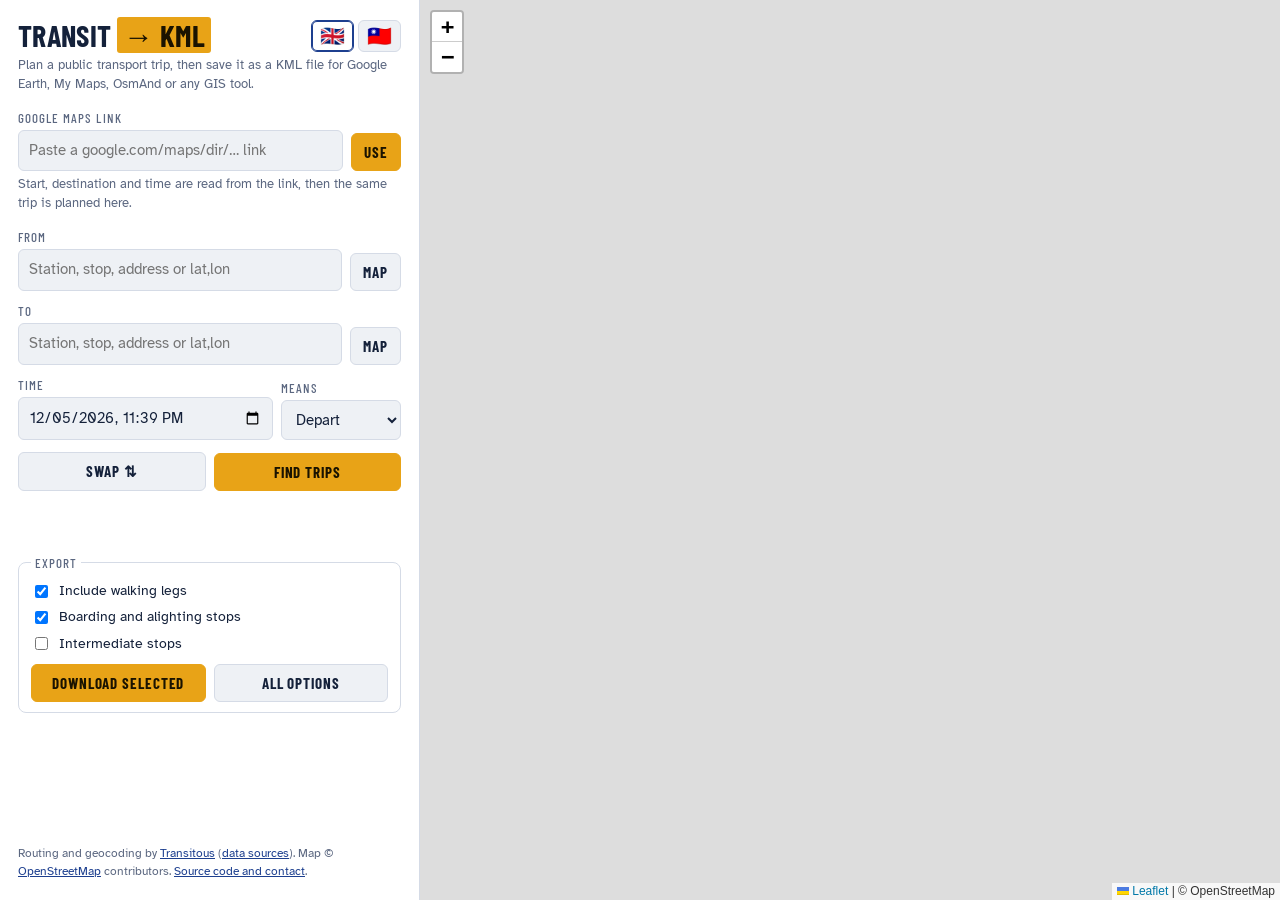
==== index.html @ 3f522191 "Cache-bust app.js after t() shadowing fix Co-Authored-By: Claude Sonnet 5.5 <noreply@anthropic.com>" ====
<!doctype html>
<html lang="en">
<head>
<meta charset="utf-8">
<meta name="viewport" content="width=device-width, initial-scale=1, viewport-fit=cover">
<meta http-equiv="Content-Security-Policy" content="default-src 'none'; script-src 'self'; style-src 'self'; font-src 'self'; img-src 'self' data: https://tile.openstreetmap.org; connect-src https://api.transitous.org; base-uri 'none'; form-action 'none'">
<meta name="referrer" content="strict-origin-when-cross-origin">
<title>Transit Route to KML</title>
<meta name="description" data-i18n-content="desc" content="Plan a public transport trip, or paste a Google Maps directions link, and download the route as KML.">
<link rel="stylesheet" href="vendor/leaflet-1.9.4/leaflet.css">
<link rel="stylesheet" href="style.css">
</head>
<body>
<aside>
  <div>
    <div class="head">
      <h1><span data-i18n="h1">Transit</span> <span class="tag">→ KML</span></h1>
      <div class="lang" role="group" aria-label="Language" data-i18n-aria-label="lang.group">
        <button type="button" data-lang="en" lang="en" aria-pressed="true" aria-label="English" title="English" data-i18n-aria-label="lang.en" data-i18n-title="lang.en">🇬🇧</button>
        <button type="button" data-lang="zh-TW" lang="zh-TW" aria-pressed="false" aria-label="繁體中文" title="繁體中文" data-i18n-aria-label="lang.zh-TW" data-i18n-title="lang.zh-TW">🇹🇼</button>
      </div>
    </div>
    <p class="sub" data-i18n="sub">Plan a public transport trip, then save it as a KML file for Google Earth, My Maps, OsmAnd or any GIS tool.</p>
  </div>

  <div>
    <label class="lbl" for="gmaps" data-i18n="gmaps.label">Google Maps link</label>
    <div class="row">
      <input id="gmaps" placeholder="Paste a google.com/maps/dir/… link" data-i18n-placeholder="gmaps.ph">
      <button type="button" class="pick primary" id="gmapsGo" data-i18n="gmaps.go">Use</button>
    </div>
    <p class="sub" id="gmapsHint">Start, destination and time are read from the link, then the same trip is planned here.</p>
  </div>

  <form id="form" autocomplete="off" class="stack">
    <div>
      <label class="lbl" for="from" data-i18n="from">From</label>
      <div class="row">
        <div class="field"><input id="from" placeholder="Station, stop, address or lat,lon" data-i18n-placeholder="place.ph"><div class="sugg" hidden></div></div>
        <button type="button" class="pick" data-pick="from" title="Click the map to set the start" data-i18n="pick.map" data-i18n-title="pick.fromTitle">Map</button>
      </div>
    </div>
    <div>
      <label class="lbl" for="to" data-i18n="to">To</label>
      <div class="row">
        <div class="field"><input id="to" placeholder="Station, stop, address or lat,lon" data-i18n-placeholder="place.ph"><div class="sugg" hidden></div></div>
        <button type="button" class="pick" data-pick="to" title="Click the map to set the destination" data-i18n="pick.map" data-i18n-title="pick.toTitle">Map</button>
      </div>
    </div>
    <div class="row">
      <div><label class="lbl" for="when" data-i18n="time">Time</label><input id="when" type="datetime-local"></div>
      <div class="w120"><label class="lbl" for="arriveBy" data-i18n="means">Means</label>
        <select id="arriveBy"><option value="false" data-i18n="depart">Depart</option><option value="true" data-i18n="arrive">Arrive by</option></select></div>
    </div>
    <div class="row">
      <button type="button" id="swap" data-i18n="swap">Swap ⇅</button>
      <button type="submit" class="primary" id="go" data-i18n="go">Find trips</button>
    </div>
  </form>

  <div class="status" id="status"></div>
  <div id="results"></div>

  <fieldset id="exportBox" hidden>
    <legend data-i18n="export">Export</legend>
    <label class="chk"><input type="checkbox" id="optWalk" checked> <span data-i18n="opt.walk">Include walking legs</span></label>
    <label class="chk"><input type="checkbox" id="optStops" checked> <span data-i18n="opt.stops">Boarding and alighting stops</span></label>
    <label class="chk"><input type="checkbox" id="optInter"> <span data-i18n="opt.inter">Intermediate stops</span></label>
    <div class="row mt4">
      <button type="button" class="primary" id="dlOne" data-i18n="dl.one">Download selected</button>
      <button type="button" id="dlAll" data-i18n="dl.all">All options</button>
    </div>
  </fieldset>

  <footer><span data-i18n="foot.by">Routing and geocoding by</span> <a href="https://transitous.org" target="_blank" rel="noopener">Transitous</a> (<a href="https://transitous.org/sources/" target="_blank" rel="noopener" data-i18n="foot.sources">data sources</a>)<span data-i18n="dot">.</span> <span data-i18n="foot.map">Map ©</span> <a href="https://www.openstreetmap.org/copyright" target="_blank" rel="noopener">OpenStreetMap</a> <span data-i18n="foot.contrib">contributors</span><span data-i18n="dot">.</span> <a href="https://github.com/yeeeeeeeh/maps-transportation-to-kml" target="_blank" rel="noopener" data-i18n="foot.source">Source code and contact</a><span data-i18n="dot">.</span></footer>
</aside>
<div id="map"></div>

<script src="vendor/leaflet-1.9.4/leaflet.js"></script>
<script src="app.js?v=2"></script>
</body>
</html>
---- vendor/leaflet-1.9.4/leaflet.css ----
/* required styles */

.leaflet-pane,
.leaflet-tile,
.leaflet-marker-icon,
.leaflet-marker-shadow,
.leaflet-tile-container,
.leaflet-pane > svg,
.leaflet-pane > canvas,
.leaflet-zoom-box,
.leaflet-image-layer,
.leaflet-layer {
	position: absolute;
	left: 0;
	top: 0;
	}
.leaflet-container {
	overflow: hidden;
	}
.leaflet-tile,
.leaflet-marker-icon,
.leaflet-marker-shadow {
	-webkit-user-select: none;
	   -moz-user-select: none;
	        user-select: none;
	  -webkit-user-drag: none;
	}
/* Prevents IE11 from highlighting tiles in blue */
.leaflet-tile::selection {
	background: transparent;
}
/* Safari renders non-retina tile on retina better with this, but Chrome is worse */
.leaflet-safari .leaflet-tile {
	image-rendering: -webkit-optimize-contrast;
	}
/* hack that prevents hw layers "stretching" when loading new tiles */
.leaflet-safari .leaflet-tile-container {
	width: 1600px;
	height: 1600px;
	-webkit-transform-origin: 0 0;
	}
.leaflet-marker-icon,
.leaflet-marker-shadow {
	display: block;
	}
/* .leaflet-container svg: reset svg max-width decleration shipped in Joomla! (joomla.org) 3.x */
/* .leaflet-container img: map is broken in FF if you have max-width: 100% on tiles */
.leaflet-container .leaflet-overlay-pane svg {
	max-width: none !important;
	max-height: none !important;
	}
.leaflet-container .leaflet-marker-pane img,
.leaflet-container .leaflet-shadow-pane img,
.leaflet-container .leaflet-tile-pane img,
.leaflet-container img.leaflet-image-layer,
.leaflet-container .leaflet-tile {
	max-width: none !important;
	max-height: none !important;
	width: auto;
	padding: 0;
	}

.leaflet-container img.leaflet-tile {
	/* See: https://bugs.chromium.org/p/chromium/issues/detail?id=600120 */
	mix-blend-mode: plus-lighter;
}

.leaflet-container.leaflet-touch-zoom {
	-ms-touch-action: pan-x pan-y;
	touch-action: pan-x pan-y;
	}
.leaflet-container.leaflet-touch-drag {
	-ms-touch-action: pinch-zoom;
	/* Fallback for FF which doesn't support pinch-zoom */
	touch-action: none;
	touch-action: pinch-zoom;
}
.leaflet-container.leaflet-touch-drag.leaflet-touch-zoom {
	-ms-touch-action: none;
	touch-action: none;
}
.leaflet-container {
	-webkit-tap-highlight-color: transparent;
}
.leaflet-container a {
	-webkit-tap-highlight-color: rgba(51, 181, 229, 0.4);
}
.leaflet-tile {
	filter: inherit;
	visibility: hidden;
	}
.leaflet-tile-loaded {
	visibility: inherit;
	}
.leaflet-zoom-box {
	width: 0;
	height: 0;
	-moz-box-sizing: border-box;
	     box-sizing: border-box;
	z-index: 800;
	}
/* workaround for https://bugzilla.mozilla.org/show_bug.cgi?id=888319 */
.leaflet-overlay-pane svg {
	-moz-user-select: none;
	}

.leaflet-pane         { z-index: 400; }

.leaflet-tile-pane    { z-index: 200; }
.leaflet-overlay-pane { z-index: 400; }
.leaflet-shadow-pane  { z-index: 500; }
.leaflet-marker-pane  { z-index: 600; }
.leaflet-tooltip-pane   { z-index: 650; }
.leaflet-popup-pane   { z-index: 700; }

.leaflet-map-pane canvas { z-index: 100; }
.leaflet-map-pane svg    { z-index: 200; }

.leaflet-vml-shape {
	width: 1px;
	height: 1px;
	}
.lvml {
	behavior: url(#default#VML);
	display: inline-block;
	position: absolute;
	}


/* control positioning */

.leaflet-control {
	position: relative;
	z-index: 800;
	pointer-events: visiblePainted; /* IE 9-10 doesn't have auto */
	pointer-events: auto;
	}
.leaflet-top,
.leaflet-bottom {
	position: absolute;
	z-index: 1000;
	pointer-events: none;
	}
.leaflet-top {
	top: 0;
	}
.leaflet-right {
	right: 0;
	}
.leaflet-bottom {
	bottom: 0;
	}
.leaflet-left {
	left: 0;
	}
.leaflet-control {
	float: left;
	clear: both;
	}
.leaflet-right .leaflet-control {
	float: right;
	}
.leaflet-top .leaflet-control {
	margin-top: 10px;
	}
.leaflet-bottom .leaflet-control {
	margin-bottom: 10px;
	}
.leaflet-left .leaflet-control {
	margin-left: 10px;
	}
.leaflet-right .leaflet-control {
	margin-right: 10px;
	}


/* zoom and fade animations */

.leaflet-fade-anim .leaflet-popup {
	opacity: 0;
	-webkit-transition: opacity 0.2s linear;
	   -moz-transition: opacity 0.2s linear;
	        transition: opacity 0.2s linear;
	}
.leaflet-fade-anim .leaflet-map-pane .leaflet-popup {
	opacity: 1;
	}
.leaflet-zoom-animated {
	-webkit-transform-origin: 0 0;
	    -ms-transform-origin: 0 0;
	        transform-origin: 0 0;
	}
svg.leaflet-zoom-animated {
	will-change: transform;
}

.leaflet-zoom-anim .leaflet-zoom-animated {
	-webkit-transition: -webkit-transform 0.25s cubic-bezier(0,0,0.25,1);
	   -moz-transition:    -moz-transform 0.25s cubic-bezier(0,0,0.25,1);
	        transition:         transform 0.25s cubic-bezier(0,0,0.25,1);
	}
.leaflet-zoom-anim .leaflet-tile,
.leaflet-pan-anim .leaflet-tile {
	-webkit-transition: none;
	   -moz-transition: none;
	        transition: none;
	}

.leaflet-zoom-anim .leaflet-zoom-hide {
	visibility: hidden;
	}


/* cursors */

.leaflet-interactive {
	cursor: pointer;
	}
.leaflet-grab {
	cursor: -webkit-grab;
	cursor:    -moz-grab;
	cursor:         grab;
	}
.leaflet-crosshair,
.leaflet-crosshair .leaflet-interactive {
	cursor: crosshair;
	}
.leaflet-popup-pane,
.leaflet-control {
	cursor: auto;
	}
.leaflet-dragging .leaflet-grab,
.leaflet-dragging .leaflet-grab .leaflet-interactive,
.leaflet-dragging .leaflet-marker-draggable {
	cursor: move;
	cursor: -webkit-grabbing;
	cursor:    -moz-grabbing;
	cursor:         grabbing;
	}

/* marker & overlays interactivity */
.leaflet-marker-icon,
.leaflet-marker-shadow,
.leaflet-image-layer,
.leaflet-pane > svg path,
.leaflet-tile-container {
	pointer-events: none;
	}

.leaflet-marker-icon.leaflet-interactive,
.leaflet-image-layer.leaflet-interactive,
.leaflet-pane > svg path.leaflet-interactive,
svg.leaflet-image-layer.leaflet-interactive path {
	pointer-events: visiblePainted; /* IE 9-10 doesn't have auto */
	pointer-events: auto;
	}

/* visual tweaks */

.leaflet-container {
	background: #ddd;
	outline-offset: 1px;
	}
.leaflet-container a {
	color: #0078A8;
	}
.leaflet-zoom-box {
	border: 2px dotted #38f;
	background: rgba(255,255,255,0.5);
	}


/* general typography */
.leaflet-container {
	font-family: "Helvetica Neue", Arial, Helvetica, sans-serif;
	font-size: 12px;
	font-size: 0.75rem;
	line-height: 1.5;
	}


/* general toolbar styles */

.leaflet-bar {
	box-shadow: 0 1px 5px rgba(0,0,0,0.65);
	border-radius: 4px;
	}
.leaflet-bar a {
	background-color: #fff;
	border-bottom: 1px solid #ccc;
	width: 26px;
	height: 26px;
	line-height: 26px;
	display: block;
	text-align: center;
	text-decoration: none;
	color: black;
	}
.leaflet-bar a,
.leaflet-control-layers-toggle {
	background-position: 50% 50%;
	background-repeat: no-repeat;
	display: block;
	}
.leaflet-bar a:hover,
.leaflet-bar a:focus {
	background-color: #f4f4f4;
	}
.leaflet-bar a:first-child {
	border-top-left-radius: 4px;
	border-top-right-radius: 4px;
	}
.leaflet-bar a:last-child {
	border-bottom-left-radius: 4px;
	border-bottom-right-radius: 4px;
	border-bottom: none;
	}
.leaflet-bar a.leaflet-disabled {
	cursor: default;
	background-color: #f4f4f4;
	color: #bbb;
	}

.leaflet-touch .leaflet-bar a {
	width: 30px;
	height: 30px;
	line-height: 30px;
	}
.leaflet-touch .leaflet-bar a:first-child {
	border-top-left-radius: 2px;
	border-top-right-radius: 2px;
	}
.leaflet-touch .leaflet-bar a:last-child {
	border-bottom-left-radius: 2px;
	border-bottom-right-radius: 2px;
	}

/* zoom control */

.leaflet-control-zoom-in,
.leaflet-control-zoom-out {
	font: bold 18px 'Lucida Console', Monaco, monospace;
	text-indent: 1px;
	}

.leaflet-touch .leaflet-control-zoom-in, .leaflet-touch .leaflet-control-zoom-out  {
	font-size: 22px;
	}


/* layers control */

.leaflet-control-layers {
	box-shadow: 0 1px 5px rgba(0,0,0,0.4);
	background: #fff;
	border-radius: 5px;
	}
.leaflet-control-layers-toggle {
	background-image: url(images/layers.png);
	width: 36px;
	height: 36px;
	}
.leaflet-retina .leaflet-control-layers-toggle {
	background-image: url(images/layers-2x.png);
	background-size: 26px 26px;
	}
.leaflet-touch .leaflet-control-layers-toggle {
	width: 44px;
	height: 44px;
	}
.leaflet-control-layers .leaflet-control-layers-list,
.leaflet-control-layers-expanded .leaflet-control-layers-toggle {
	display: none;
	}
.leaflet-control-layers-expanded .leaflet-control-layers-list {
	display: block;
	position: relative;
	}
.leaflet-control-layers-expanded {
	padding: 6px 10px 6px 6px;
	color: #333;
	background: #fff;
	}
.leaflet-control-layers-scrollbar {
	overflow-y: scroll;
	overflow-x: hidden;
	padding-right: 5px;
	}
.leaflet-control-layers-selector {
	margin-top: 2px;
	position: relative;
	top: 1px;
	}
.leaflet-control-layers label {
	display: block;
	font-size: 13px;
	font-size: 1.08333em;
	}
.leaflet-control-layers-separator {
	height: 0;
	border-top: 1px solid #ddd;
	margin: 5px -10px 5px -6px;
	}

/* Default icon URLs */
.leaflet-default-icon-path { /* used only in path-guessing heuristic, see L.Icon.Default */
	background-image: url(images/marker-icon.png);
	}


/* attribution and scale controls */

.leaflet-container .leaflet-control-attribution {
	background: #fff;
	background: rgba(255, 255, 255, 0.8);
	margin: 0;
	}
.leaflet-control-attribution,
.leaflet-control-scale-line {
	padding: 0 5px;
	color: #333;
	line-height: 1.4;
	}
.leaflet-control-attribution a {
	text-decoration: none;
	}
.leaflet-control-attribution a:hover,
.leaflet-control-attribution a:focus {
	text-decoration: underline;
	}
.leaflet-attribution-flag {
	display: inline !important;
	vertical-align: baseline !important;
	width: 1em;
	height: 0.6669em;
	}
.leaflet-left .leaflet-control-scale {
	margin-left: 5px;
	}
.leaflet-bottom .leaflet-control-scale {
	margin-bottom: 5px;
	}
.leaflet-control-scale-line {
	border: 2px solid #777;
	border-top: none;
	line-height: 1.1;
	padding: 2px 5px 1px;
	white-space: nowrap;
	-moz-box-sizing: border-box;
	     box-sizing: border-box;
	background: rgba(255, 255, 255, 0.8);
	text-shadow: 1px 1px #fff;
	}
.leaflet-control-scale-line:not(:first-child) {
	border-top: 2px solid #777;
	border-bottom: none;
	margin-top: -2px;
	}
.leaflet-control-scale-line:not(:first-child):not(:last-child) {
	border-bottom: 2px solid #777;
	}

.leaflet-touch .leaflet-control-attribution,
.leaflet-touch .leaflet-control-layers,
.leaflet-touch .leaflet-bar {
	box-shadow: none;
	}
.leaflet-touch .leaflet-control-layers,
.leaflet-touch .leaflet-bar {
	border: 2px solid rgba(0,0,0,0.2);
	background-clip: padding-box;
	}


/* popup */

.leaflet-popup {
	position: absolute;
	text-align: center;
	margin-bottom: 20px;
	}
.leaflet-popup-content-wrapper {
	padding: 1px;
	text-align: left;
	border-radius: 12px;
	}
.leaflet-popup-content {
	margin: 13px 24px 13px 20px;
	line-height: 1.3;
	font-size: 13px;
	font-size: 1.08333em;
	min-height: 1px;
	}
.leaflet-popup-content p {
	margin: 17px 0;
	margin: 1.3em 0;
	}
.leaflet-popup-tip-container {
	width: 40px;
	height: 20px;
	position: absolute;
	left: 50%;
	margin-top: -1px;
	margin-left: -20px;
	overflow: hidden;
	pointer-events: none;
	}
.leaflet-popup-tip {
	width: 17px;
	height: 17px;
	padding: 1px;

	margin: -10px auto 0;
	pointer-events: auto;

	-webkit-transform: rotate(45deg);
	   -moz-transform: rotate(45deg);
	    -ms-transform: rotate(45deg);
	        transform: rotate(45deg);
	}
.leaflet-popup-content-wrapper,
.leaflet-popup-tip {
	background: white;
	color: #333;
	box-shadow: 0 3px 14px rgba(0,0,0,0.4);
	}
.leaflet-container a.leaflet-popup-close-button {
	position: absolute;
	top: 0;
	right: 0;
	border: none;
	text-align: center;
	width: 24px;
	height: 24px;
	font: 16px/24px Tahoma, Verdana, sans-serif;
	color: #757575;
	text-decoration: none;
	background: transparent;
	}
.leaflet-container a.leaflet-popup-close-button:hover,
.leaflet-container a.leaflet-popup-close-button:focus {
	color: #585858;
	}
.leaflet-popup-scrolled {
	overflow: auto;
	}

.leaflet-oldie .leaflet-popup-content-wrapper {
	-ms-zoom: 1;
	}
.leaflet-oldie .leaflet-popup-tip {
	width: 24px;
	margin: 0 auto;

	-ms-filter: "progid:DXImageTransform.Microsoft.Matrix(M11=0.70710678, M12=0.70710678, M21=-0.70710678, M22=0.70710678)";
	filter: progid:DXImageTransform.Microsoft.Matrix(M11=0.70710678, M12=0.70710678, M21=-0.70710678, M22=0.70710678);
	}

.leaflet-oldie .leaflet-control-zoom,
.leaflet-oldie .leaflet-control-layers,
.leaflet-oldie .leaflet-popup-content-wrapper,
.leaflet-oldie .leaflet-popup-tip {
	border: 1px solid #999;
	}


/* div icon */

.leaflet-div-icon {
	background: #fff;
	border: 1px solid #666;
	}


/* Tooltip */
/* Base styles for the element that has a tooltip */
.leaflet-tooltip {
	position: absolute;
	padding: 6px;
	background-color: #fff;
	border: 1px solid #fff;
	border-radius: 3px;
	color: #222;
	white-space: nowrap;
	-webkit-user-select: none;
	-moz-user-select: none;
	-ms-user-select: none;
	user-select: none;
	pointer-events: none;
	box-shadow: 0 1px 3px rgba(0,0,0,0.4);
	}
.leaflet-tooltip.leaflet-interactive {
	cursor: pointer;
	pointer-events: auto;
	}
.leaflet-tooltip-top:before,
.leaflet-tooltip-bottom:before,
.leaflet-tooltip-left:before,
.leaflet-tooltip-right:before {
	position: absolute;
	pointer-events: none;
	border: 6px solid transparent;
	background: transparent;
	content: "";
	}

/* Directions */

.leaflet-tooltip-bottom {
	margin-top: 6px;
}
.leaflet-tooltip-top {
	margin-top: -6px;
}
.leaflet-tooltip-bottom:before,
.leaflet-tooltip-top:before {
	left: 50%;
	margin-left: -6px;
	}
.leaflet-tooltip-top:before {
	bottom: 0;
	margin-bottom: -12px;
	border-top-color: #fff;
	}
.leaflet-tooltip-bottom:before {
	top: 0;
	margin-top: -12px;
	margin-left: -6px;
	border-bottom-color: #fff;
	}
.leaflet-tooltip-left {
	margin-left: -6px;
}
.leaflet-tooltip-right {
	margin-left: 6px;
}
.leaflet-tooltip-left:before,
.leaflet-tooltip-right:before {
	top: 50%;
	margin-top: -6px;
	}
.leaflet-tooltip-left:before {
	right: 0;
	margin-right: -12px;
	border-left-color: #fff;
	}
.leaflet-tooltip-right:before {
	left: 0;
	margin-left: -12px;
	border-right-color: #fff;
	}

/* Printing */

@media print {
	/* Prevent printers from removing background-images of controls. */
	.leaflet-control {
		-webkit-print-color-adjust: exact;
		print-color-adjust: exact;
		}
	}
---- style.css ----
@font-face{font-family:"Barlow Condensed";font-style:normal;font-weight:500;font-display:swap;src:url("vendor/fonts/barlow-condensed-latin-500-normal.woff2") format("woff2")}
@font-face{font-family:"Barlow Condensed";font-style:normal;font-weight:700;font-display:swap;src:url("vendor/fonts/barlow-condensed-latin-700-normal.woff2") format("woff2")}
@font-face{font-family:"Atkinson Hyperlegible";font-style:normal;font-weight:400;font-display:swap;src:url("vendor/fonts/atkinson-hyperlegible-latin-400-normal.woff2") format("woff2")}
@font-face{font-family:"Atkinson Hyperlegible";font-style:normal;font-weight:700;font-display:swap;src:url("vendor/fonts/atkinson-hyperlegible-latin-700-normal.woff2") format("woff2")}
@font-face{font-family:"IBM Plex Mono";font-style:normal;font-weight:500;font-display:swap;src:url("vendor/fonts/ibm-plex-mono-latin-500-normal.woff2") format("woff2")}
/* Layout: control column (search, journey options, export) beside a full-height map; stacks on phones. */
:root{
  --bg:#eef1f5; --panel:#ffffff; --fg:#14213a; --muted:#5b6780; --line:#d5dbe6;
  --accent:#e8a317; --accent-fg:#1a1300; --ink:#1d3f8f; --danger:#b3261e;
  --f-display:"Barlow Condensed","Arial Narrow",sans-serif;
  --f-body:"Atkinson Hyperlegible",system-ui,sans-serif;
  --f-mono:"IBM Plex Mono",ui-monospace,monospace;
}
@media (prefers-color-scheme:dark){:root:not([data-theme="light"]){
  --bg:#0f1522; --panel:#172033; --fg:#e7ecf5; --muted:#9aa6bd; --line:#2a3550;
  --accent:#f2b63a; --accent-fg:#1a1300; --ink:#8fb0ff; --danger:#ff8a80; color-scheme:dark}}
:root[data-theme="dark"]{--bg:#0f1522; --panel:#172033; --fg:#e7ecf5; --muted:#9aa6bd; --line:#2a3550;
  --accent:#f2b63a; --accent-fg:#1a1300; --ink:#8fb0ff; --danger:#ff8a80; color-scheme:dark}
*{box-sizing:border-box}
html,body{height:100%;margin:0}
body{background:var(--bg);color:var(--fg);font:15px/1.45 var(--f-body);display:grid;grid-template-columns:minmax(320px,420px) 1fr}
aside{background:var(--panel);border-right:1px solid var(--line);overflow-y:auto;padding:20px 18px;display:flex;flex-direction:column;gap:16px}
h1{font:700 30px/1 var(--f-display);letter-spacing:.01em;margin:0;text-transform:uppercase}
h1 .tag{background:var(--accent);color:var(--accent-fg);padding:0 6px;border-radius:3px}
.head{display:flex;justify-content:space-between;align-items:flex-start;gap:8px}
.lang{display:flex;gap:4px;flex:0 0 auto}
.lang button{font:20px/1 system-ui,"Apple Color Emoji","Segoe UI Emoji","Noto Color Emoji",sans-serif;padding:5px 8px;letter-spacing:0}
.lang button[aria-pressed="true"]{border-color:var(--ink);box-shadow:inset 0 0 0 1px var(--ink);background:var(--panel)}
/* Traditional Chinese: system CJK fonts only (no web fonts); Latin text keeps the bundled faces. */
:root:lang(zh-TW){
  --f-display:"Barlow Condensed","PingFang TC","Microsoft JhengHei","Noto Sans TC","Noto Sans CJK TC",sans-serif;
  --f-body:"Atkinson Hyperlegible","PingFang TC","Microsoft JhengHei","Noto Sans TC","Noto Sans CJK TC",system-ui,sans-serif}
:root:lang(zh-TW) label.lbl,:root:lang(zh-TW) button,:root:lang(zh-TW) legend{letter-spacing:.02em}
.sub{color:var(--muted);margin:4px 0 0;font-size:13px}
label.lbl{display:block;font:500 13px var(--f-display);letter-spacing:.08em;text-transform:uppercase;color:var(--muted);margin-bottom:4px}
.field{position:relative}
.row{display:flex;gap:8px;align-items:end}
.row>*{flex:1;min-width:0}
input,select{width:100%;font:inherit;color:var(--fg);background:var(--bg);border:1px solid var(--line);border-radius:6px;padding:9px 10px}
input:focus,select:focus,button:focus-visible{outline:2px solid var(--ink);outline-offset:1px}
button{font:700 15px var(--f-display);letter-spacing:.06em;text-transform:uppercase;border:1px solid var(--line);background:var(--bg);color:var(--fg);border-radius:6px;padding:9px 12px;cursor:pointer}
button:hover{border-color:var(--ink)}
button.primary{background:var(--accent);border-color:var(--accent);color:var(--accent-fg)}
button.small{padding:4px 8px;font-size:12px}
button:disabled{opacity:.5;cursor:default}
.pick{flex:0 0 auto}
.sugg{position:absolute;left:0;right:0;top:100%;z-index:1000;background:var(--panel);border:1px solid var(--line);border-radius:6px;margin-top:2px;box-shadow:0 8px 20px rgba(0,0,0,.18);max-height:260px;overflow:auto}
.sugg div{padding:7px 10px;cursor:pointer;border-bottom:1px solid var(--line)}
.sugg div:last-child{border:0}
.sugg div:hover,.sugg div.on{background:var(--bg)}
.sugg small{color:var(--muted);display:block}
.status{font-size:13px;color:var(--muted);min-height:1.2em}
.status.err{color:var(--danger)}
#results{display:flex;flex-direction:column;gap:8px}
.it{border:1px solid var(--line);border-radius:8px;padding:10px 12px;cursor:pointer;background:var(--panel);text-align:left;display:block;width:100%;text-transform:none;letter-spacing:0;font:inherit}
.it.sel{border-color:var(--ink);box-shadow:inset 3px 0 0 var(--ink)}
.it .times{font:500 17px var(--f-mono);font-variant-numeric:tabular-nums}
.it .meta{color:var(--muted);font-size:13px}
.chips{display:flex;flex-wrap:wrap;gap:4px;margin-top:6px;align-items:center}
.chip{font:700 13px var(--f-display);letter-spacing:.03em;padding:1px 6px;border-radius:3px;white-space:nowrap}
.chip.walk{background:transparent;color:var(--muted);border:1px dashed var(--line)}
.legs{margin:8px 0 0;padding:0;list-style:none;font-size:13px;display:flex;flex-direction:column;gap:3px}
.legs li{display:grid;grid-template-columns:44px 1fr;gap:6px}
.legs .t{font-family:var(--f-mono);color:var(--muted)}
fieldset{border:1px solid var(--line);border-radius:8px;padding:10px 12px;margin:0;display:flex;flex-direction:column;gap:6px}
legend{font:500 13px var(--f-display);letter-spacing:.08em;text-transform:uppercase;color:var(--muted);padding:0 4px}
.chk{display:flex;gap:8px;align-items:center;font-size:14px}
.chk input{width:auto}
footer{font-size:12px;color:var(--muted);margin-top:auto}
footer a{color:var(--ink)}
#map{height:100%;min-height:300px}
.picking #map{cursor:crosshair}
/* Mute the basemap tiles only, so the route line stands out. */
.leaflet-tile-pane{filter:grayscale(1) contrast(.75) brightness(1.12)}
@media (max-width:760px){
  body{grid-template-columns:1fr;grid-template-rows:auto 55vh;height:auto}
  aside{border-right:0;border-bottom:1px solid var(--line);overflow:visible}
  #map{height:55vh}
}
.stack{display:flex;flex-direction:column;gap:12px}
.w120{flex:0 0 120px}
.mt4{margin-top:4px}
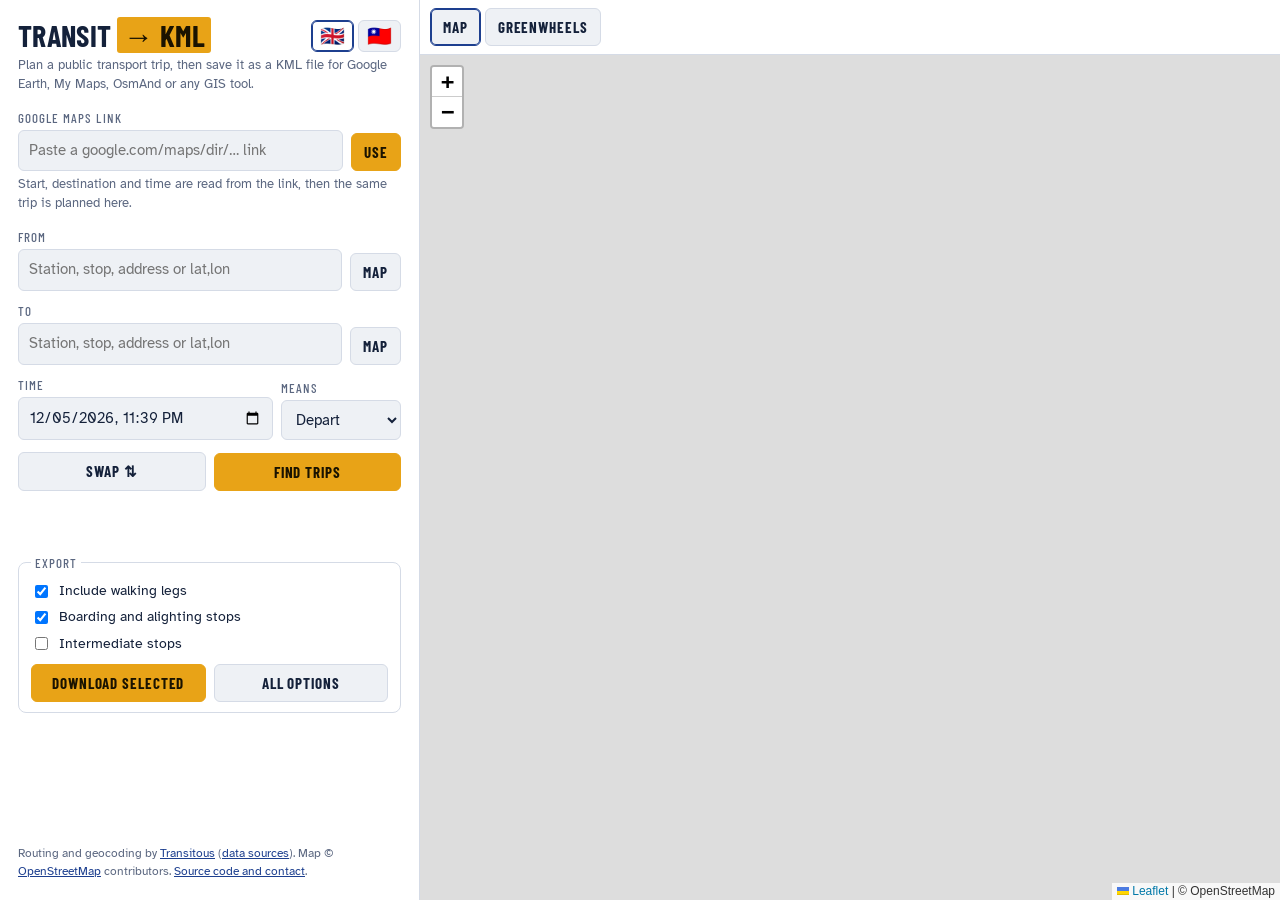
==== commit 3e19905f: "Add Greenwheels tab next to the map Lazy-loaded iframe of ns.greenwheels.com (CSP frame-src limited " ====
--- a/index.html
+++ b/index.html
@@ -3,12 +3,12 @@
 <head>
 <meta charset="utf-8">
 <meta name="viewport" content="width=device-width, initial-scale=1, viewport-fit=cover">
-<meta http-equiv="Content-Security-Policy" content="default-src 'none'; script-src 'self'; style-src 'self'; font-src 'self'; img-src 'self' data: https://tile.openstreetmap.org; connect-src https://api.transitous.org; base-uri 'none'; form-action 'none'">
+<meta http-equiv="Content-Security-Policy" content="default-src 'none'; script-src 'self'; style-src 'self'; font-src 'self'; img-src 'self' data: https://tile.openstreetmap.org; connect-src https://api.transitous.org; frame-src https://ns.greenwheels.com; base-uri 'none'; form-action 'none'">
 <meta name="referrer" content="strict-origin-when-cross-origin">
 <title>Transit Route to KML</title>
 <meta name="description" data-i18n-content="desc" content="Plan a public transport trip, or paste a Google Maps directions link, and download the route as KML.">
 <link rel="stylesheet" href="vendor/leaflet-1.9.4/leaflet.css">
-<link rel="stylesheet" href="style.css">
+<link rel="stylesheet" href="style.css?v=2">
 </head>
 <body>
 <aside>
@@ -74,7 +74,18 @@
 
   <footer><span data-i18n="foot.by">Routing and geocoding by</span> <a href="https://transitous.org" target="_blank" rel="noopener">Transitous</a> (<a href="https://transitous.org/sources/" target="_blank" rel="noopener" data-i18n="foot.sources">data sources</a>)<span data-i18n="dot">.</span> <span data-i18n="foot.map">Map ©</span> <a href="https://www.openstreetmap.org/copyright" target="_blank" rel="noopener">OpenStreetMap</a> <span data-i18n="foot.contrib">contributors</span><span data-i18n="dot">.</span> <a href="https://github.com/yeeeeeeeh/maps-transportation-to-kml" target="_blank" rel="noopener" data-i18n="foot.source">Source code and contact</a><span data-i18n="dot">.</span></footer>
 </aside>
-<div id="map"></div>
+<main>
+  <div class="tabs" role="tablist">
+    <button type="button" role="tab" id="tabMap" data-tab="map" aria-selected="true" aria-controls="map" data-i18n="tab.map">Map</button>
+    <button type="button" role="tab" id="tabGw" data-tab="gw" aria-selected="false" aria-controls="gw" data-i18n="tab.gw">Greenwheels</button>
+    <a id="gwOpen" class="tabs-link" href="https://ns.greenwheels.com/book/search/nl/index?location=" target="_blank" rel="noopener" data-i18n="gw.open" hidden>Open in new tab ↗</a>
+  </div>
+  <div id="map" role="tabpanel" aria-labelledby="tabMap"></div>
+  <div id="gw" role="tabpanel" aria-labelledby="tabGw" hidden>
+    <iframe id="gwFrame" title="Greenwheels" referrerpolicy="no-referrer" sandbox="allow-scripts allow-forms allow-same-origin allow-popups allow-popups-to-escape-sandbox"></iframe>
+    <p class="sub gw-note" data-i18n="gw.note">If the page stays blank, the site does not allow embedding: use “Open in new tab”.</p>
+  </div>
+</main>
 
 <script src="vendor/leaflet-1.9.4/leaflet.js"></script>
 <script src="app.js?v=2"></script>
--- a/style.css
+++ b/style.css
@@ -20,6 +20,7 @@
 html,body{height:100%;margin:0}
 body{background:var(--bg);color:var(--fg);font:15px/1.45 var(--f-body);display:grid;grid-template-columns:minmax(320px,420px) 1fr}
 aside{background:var(--panel);border-right:1px solid var(--line);overflow-y:auto;padding:20px 18px;display:flex;flex-direction:column;gap:16px}
+aside>*{flex-shrink:0}
 h1{font:700 30px/1 var(--f-display);letter-spacing:.01em;margin:0;text-transform:uppercase}
 h1 .tag{background:var(--accent);color:var(--accent-fg);padding:0 6px;border-radius:3px}
 .head{display:flex;justify-content:space-between;align-items:flex-start;gap:8px}
@@ -68,14 +69,23 @@
 .chk input{width:auto}
 footer{font-size:12px;color:var(--muted);margin-top:auto}
 footer a{color:var(--ink)}
-#map{height:100%;min-height:300px}
+main{display:flex;flex-direction:column;min-width:0;min-height:0}
+.tabs{display:flex;gap:4px;align-items:center;padding:8px 10px;background:var(--panel);border-bottom:1px solid var(--line)}
+.tabs button[aria-selected="true"]{border-color:var(--ink);box-shadow:inset 0 0 0 1px var(--ink)}
+.tabs-link{margin-left:auto;font-size:13px;color:var(--ink)}
+#map,#gw{flex:1;min-height:300px}
+#gw{display:flex;flex-direction:column;background:var(--panel)}
+#gw[hidden]{display:none}
+#gw iframe{flex:1;width:100%;border:0;min-height:0}
+.gw-note{margin:0;padding:6px 10px}
 .picking #map{cursor:crosshair}
 /* Mute the basemap tiles only, so the route line stands out. */
 .leaflet-tile-pane{filter:grayscale(1) contrast(.75) brightness(1.12)}
 @media (max-width:760px){
   body{grid-template-columns:1fr;grid-template-rows:auto 55vh;height:auto}
   aside{border-right:0;border-bottom:1px solid var(--line);overflow:visible}
-  #map{height:55vh}
+  main{height:55vh}
+  #map,#gw{min-height:0}
 }
 .stack{display:flex;flex-direction:column;gap:12px}
 .w120{flex:0 0 120px}
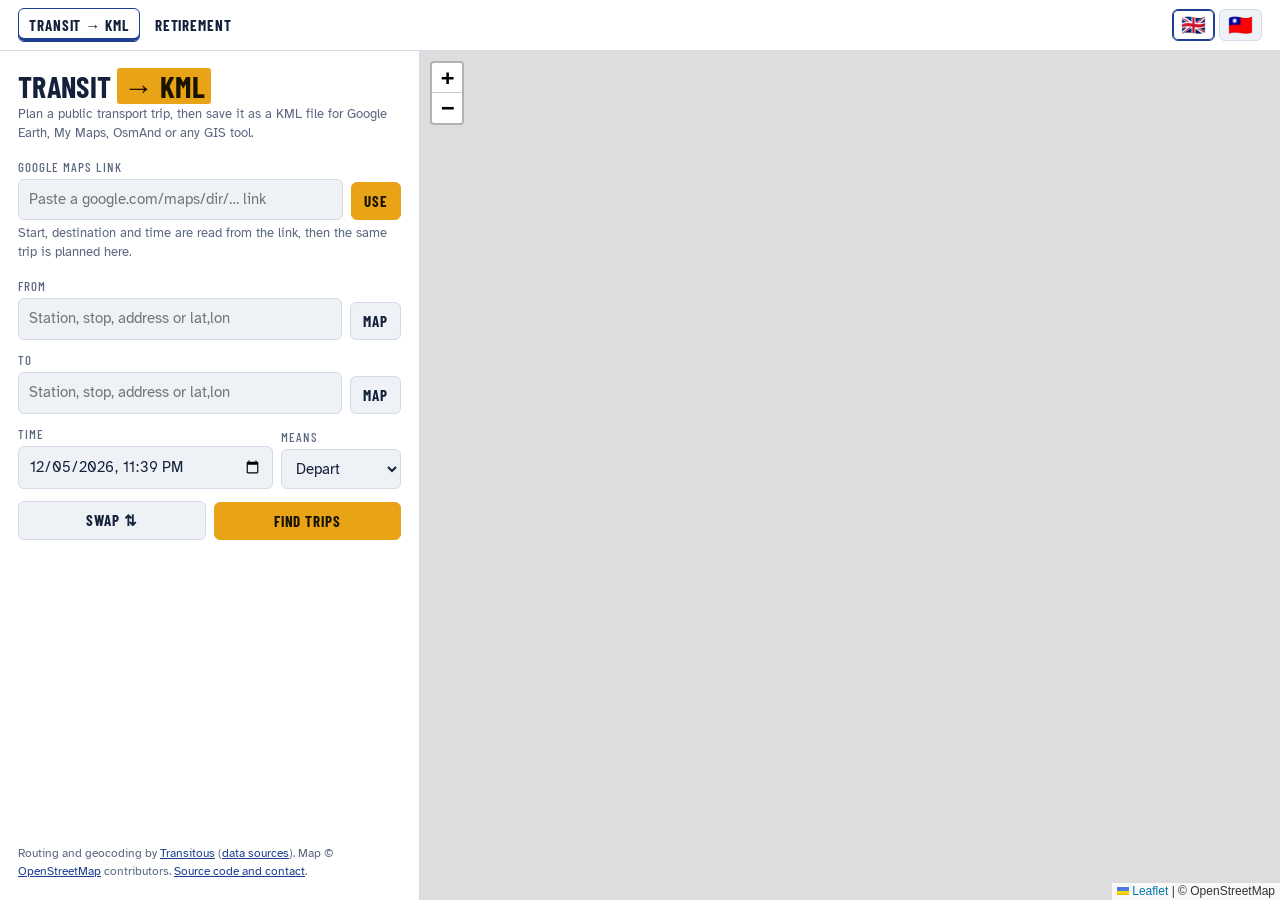
==== commit d23236f8: "Add retirement calculator tab (dividends, old vs new box 3, mortgage) New Retirement tab next to Tra" ====
--- a/index.html
+++ b/index.html
@@ -3,22 +3,28 @@
 <head>
 <meta charset="utf-8">
 <meta name="viewport" content="width=device-width, initial-scale=1, viewport-fit=cover">
-<meta http-equiv="Content-Security-Policy" content="default-src 'none'; script-src 'self'; style-src 'self'; font-src 'self'; img-src 'self' data: https://tile.openstreetmap.org; connect-src https://api.transitous.org; frame-src https://ns.greenwheels.com; base-uri 'none'; form-action 'none'">
+<meta http-equiv="Content-Security-Policy" content="default-src 'none'; script-src 'self'; style-src 'self'; font-src 'self'; img-src 'self' data: https://tile.openstreetmap.org; connect-src https://api.transitous.org; base-uri 'none'; form-action 'none'">
 <meta name="referrer" content="strict-origin-when-cross-origin">
 <title>Transit Route to KML</title>
 <meta name="description" data-i18n-content="desc" content="Plan a public transport trip, or paste a Google Maps directions link, and download the route as KML.">
 <link rel="stylesheet" href="vendor/leaflet-1.9.4/leaflet.css">
-<link rel="stylesheet" href="style.css?v=2">
+<link rel="stylesheet" href="style.css?v=3">
 </head>
 <body>
+<nav class="tabs">
+  <div role="tablist" aria-label="Tools" data-i18n-aria-label="tabs.group">
+    <button type="button" role="tab" data-tab="transit" aria-selected="true" data-i18n="tab.transit">Transit → KML</button>
+    <button type="button" role="tab" data-tab="retire" aria-selected="false" data-i18n="tab.retire">Retirement</button>
+  </div>
+  <div class="lang" role="group" aria-label="Language" data-i18n-aria-label="lang.group">
+    <button type="button" data-lang="en" lang="en" aria-pressed="true" aria-label="English" title="English" data-i18n-aria-label="lang.en" data-i18n-title="lang.en">🇬🇧</button>
+    <button type="button" data-lang="zh-TW" lang="zh-TW" aria-pressed="false" aria-label="繁體中文" title="繁體中文" data-i18n-aria-label="lang.zh-TW" data-i18n-title="lang.zh-TW">🇹🇼</button>
+  </div>
+</nav>
 <aside>
   <div>
     <div class="head">
       <h1><span data-i18n="h1">Transit</span> <span class="tag">→ KML</span></h1>
-      <div class="lang" role="group" aria-label="Language" data-i18n-aria-label="lang.group">
-        <button type="button" data-lang="en" lang="en" aria-pressed="true" aria-label="English" title="English" data-i18n-aria-label="lang.en" data-i18n-title="lang.en">🇬🇧</button>
-        <button type="button" data-lang="zh-TW" lang="zh-TW" aria-pressed="false" aria-label="繁體中文" title="繁體中文" data-i18n-aria-label="lang.zh-TW" data-i18n-title="lang.zh-TW">🇹🇼</button>
-      </div>
     </div>
     <p class="sub" data-i18n="sub">Plan a public transport trip, then save it as a KML file for Google Earth, My Maps, OsmAnd or any GIS tool.</p>
   </div>
@@ -74,20 +80,43 @@
 
   <footer><span data-i18n="foot.by">Routing and geocoding by</span> <a href="https://transitous.org" target="_blank" rel="noopener">Transitous</a> (<a href="https://transitous.org/sources/" target="_blank" rel="noopener" data-i18n="foot.sources">data sources</a>)<span data-i18n="dot">.</span> <span data-i18n="foot.map">Map ©</span> <a href="https://www.openstreetmap.org/copyright" target="_blank" rel="noopener">OpenStreetMap</a> <span data-i18n="foot.contrib">contributors</span><span data-i18n="dot">.</span> <a href="https://github.com/yeeeeeeeh/maps-transportation-to-kml" target="_blank" rel="noopener" data-i18n="foot.source">Source code and contact</a><span data-i18n="dot">.</span></footer>
 </aside>
-<main>
-  <div class="tabs" role="tablist">
-    <button type="button" role="tab" id="tabMap" data-tab="map" aria-selected="true" aria-controls="map" data-i18n="tab.map">Map</button>
-    <button type="button" role="tab" id="tabGw" data-tab="gw" aria-selected="false" aria-controls="gw" data-i18n="tab.gw">Greenwheels</button>
-    <a id="gwOpen" class="tabs-link" href="https://ns.greenwheels.com/book/search/nl/index?location=" target="_blank" rel="noopener" data-i18n="gw.open" hidden>Open in new tab ↗</a>
-  </div>
-  <div id="map" role="tabpanel" aria-labelledby="tabMap"></div>
-  <div id="gw" role="tabpanel" aria-labelledby="tabGw" hidden>
-    <iframe id="gwFrame" title="Greenwheels" referrerpolicy="no-referrer" sandbox="allow-scripts allow-forms allow-same-origin allow-popups allow-popups-to-escape-sandbox"></iframe>
-    <p class="sub gw-note" data-i18n="gw.note">If the page stays blank, the site does not allow embedding: use “Open in new tab”.</p>
-  </div>
+<div id="map"></div>
+<main id="retire">
+  <form id="r-form" class="stack" autocomplete="off">
+    <div>
+      <h1><span data-i18n="r.h1">Retirement</span> <span class="tag" data-i18n="r.tag">on dividends</span></h1>
+      <p class="sub" data-i18n="r.sub"></p>
+    </div>
+    <fieldset><legend data-i18n="r.you">You</legend>
+      <div class="grid3"><div><label class="lbl" for="r-age" data-i18n="r.age"></label><input id="r-age" type="number" inputmode="decimal" step="1"></div><div><label class="lbl" for="r-retire" data-i18n="r.retire"></label><input id="r-retire" type="number" inputmode="decimal" step="1"></div><div><label class="lbl" for="r-until" data-i18n="r.until"></label><input id="r-until" type="number" inputmode="decimal" step="1"></div></div>
+      <div class="grid2"><div><label class="lbl" for="r-salary" data-i18n="r.salary"></label><input id="r-salary" type="number" inputmode="decimal" step="100"></div><div><label class="lbl" for="r-raise" data-i18n="r.raise"></label><input id="r-raise" type="number" inputmode="decimal" step="0.1"></div><div><label class="lbl" for="r-invest" data-i18n="r.invest"></label><input id="r-invest" type="number" inputmode="decimal" step="0.5"></div><div><label class="lbl" for="r-start" data-i18n="r.start"></label><input id="r-start" type="number" inputmode="decimal" step="100"></div></div>
+    </fieldset>
+    <fieldset><legend data-i18n="r.goal">Retirement</legend>
+      <div class="grid2"><div><label class="lbl" for="r-cost" data-i18n="r.cost"></label><input id="r-cost" type="number" inputmode="decimal" step="50"></div><div><label class="lbl" for="r-infl" data-i18n="r.infl"></label><input id="r-infl" type="number" inputmode="decimal" step="0.1"></div></div>
+    </fieldset>
+    <fieldset><legend data-i18n="r.market">Investments</legend>
+      <div class="grid2"><div><label class="lbl" for="r-yield" data-i18n="r.yield"></label><input id="r-yield" type="number" inputmode="decimal" step="0.1"></div><div><label class="lbl" for="r-growth" data-i18n="r.growth"></label><input id="r-growth" type="number" inputmode="decimal" step="0.1"></div></div>
+    </fieldset>
+    <fieldset><legend data-i18n="r.box3">Box 3 tax</legend>
+      <label class="chk"><input type="checkbox" id="r-partner"> <span data-i18n="r.partner"></span></label>
+      <p class="lbl sec" data-i18n="r.old"></p>
+      <div class="grid3"><div><label class="lbl" for="r-oRate" data-i18n="r.oRate"></label><input id="r-oRate" type="number" inputmode="decimal" step="0.1"></div><div><label class="lbl" for="r-oDeemed" data-i18n="r.oDeemed"></label><input id="r-oDeemed" type="number" inputmode="decimal" step="0.01"></div><div><label class="lbl" for="r-oFree" data-i18n="r.oFree"></label><input id="r-oFree" type="number" inputmode="decimal" step="100"></div></div>
+      <p class="lbl sec" data-i18n="r.new"></p>
+      <div class="grid2"><div><label class="lbl" for="r-nRate" data-i18n="r.nRate"></label><input id="r-nRate" type="number" inputmode="decimal" step="0.1"></div><div><label class="lbl" for="r-nFree" data-i18n="r.nFree"></label><input id="r-nFree" type="number" inputmode="decimal" step="100"></div></div>
+      <p class="sub" data-i18n="r.box3Hint"></p>
+    </fieldset>
+    <fieldset><legend data-i18n="r.mort">Mortgage</legend>
+      <div><label class="lbl" for="r-mBal" data-i18n="r.mBal"></label><input id="r-mBal" type="number" inputmode="decimal" step="1000"></div>
+      <table class="mtable"><thead><tr><th data-i18n="r.mFrom"></th><th data-i18n="r.mTo"></th><th data-i18n="r.mRate"></th><th data-i18n="r.mPay"></th><th></th></tr></thead><tbody id="r-mRows"></tbody></table>
+      <div><button type="button" class="small" id="r-mAdd" data-i18n="r.mAdd">Add period</button></div>
+      <p class="sub" data-i18n="r.mHint"></p>
+    </fieldset>
+  </form>
+  <div id="r-out" aria-live="polite"></div>
 </main>
 
 <script src="vendor/leaflet-1.9.4/leaflet.js"></script>
-<script src="app.js?v=2"></script>
+<script src="app.js?v=3"></script>
+<script src="retire.js?v=3"></script>
 </body>
 </html>
--- a/style.css
+++ b/style.css
@@ -17,8 +17,9 @@
 :root[data-theme="dark"]{--bg:#0f1522; --panel:#172033; --fg:#e7ecf5; --muted:#9aa6bd; --line:#2a3550;
   --accent:#f2b63a; --accent-fg:#1a1300; --ink:#8fb0ff; --danger:#ff8a80; color-scheme:dark}
 *{box-sizing:border-box}
+[hidden]{display:none!important}
 html,body{height:100%;margin:0}
-body{background:var(--bg);color:var(--fg);font:15px/1.45 var(--f-body);display:grid;grid-template-columns:minmax(320px,420px) 1fr}
+body{background:var(--bg);color:var(--fg);font:15px/1.45 var(--f-body);display:grid;grid-template-columns:minmax(320px,420px) 1fr;grid-template-rows:auto minmax(0,1fr)}
 aside{background:var(--panel);border-right:1px solid var(--line);overflow-y:auto;padding:20px 18px;display:flex;flex-direction:column;gap:16px}
 aside>*{flex-shrink:0}
 h1{font:700 30px/1 var(--f-display);letter-spacing:.01em;margin:0;text-transform:uppercase}
@@ -69,24 +70,75 @@
 .chk input{width:auto}
 footer{font-size:12px;color:var(--muted);margin-top:auto}
 footer a{color:var(--ink)}
-main{display:flex;flex-direction:column;min-width:0;min-height:0}
-.tabs{display:flex;gap:4px;align-items:center;padding:8px 10px;background:var(--panel);border-bottom:1px solid var(--line)}
-.tabs button[aria-selected="true"]{border-color:var(--ink);box-shadow:inset 0 0 0 1px var(--ink)}
-.tabs-link{margin-left:auto;font-size:13px;color:var(--ink)}
-#map,#gw{flex:1;min-height:300px}
-#gw{display:flex;flex-direction:column;background:var(--panel)}
-#gw[hidden]{display:none}
-#gw iframe{flex:1;width:100%;border:0;min-height:0}
-.gw-note{margin:0;padding:6px 10px}
+#map{height:100%;min-height:300px}
 .picking #map{cursor:crosshair}
 /* Mute the basemap tiles only, so the route line stands out. */
 .leaflet-tile-pane{filter:grayscale(1) contrast(.75) brightness(1.12)}
 @media (max-width:760px){
-  body{grid-template-columns:1fr;grid-template-rows:auto 55vh;height:auto}
+  body{grid-template-columns:1fr;grid-template-rows:auto auto 55vh;height:auto}
   aside{border-right:0;border-bottom:1px solid var(--line);overflow:visible}
-  main{height:55vh}
-  #map,#gw{min-height:0}
+  #map{height:55vh}
 }
 .stack{display:flex;flex-direction:column;gap:12px}
 .w120{flex:0 0 120px}
 .mt4{margin-top:4px}
+/* Tab bar above both tools; the language switcher sits on its right. */
+.tabs{grid-column:1/-1;display:flex;justify-content:space-between;align-items:center;gap:8px;padding:8px 18px;background:var(--panel);border-bottom:1px solid var(--line)}
+.tabs [role=tablist]{display:flex;gap:4px;min-width:0}
+.tabs [role=tab]{border-color:transparent;background:transparent;padding:7px 10px}
+.tabs [role=tab][aria-selected="true"]{border-color:var(--ink);box-shadow:inset 0 -3px 0 var(--ink)}
+/* Retirement tab: replaces the side panel and map. */
+#retire{display:none;grid-column:1/-1;overflow-y:auto;padding:20px 18px;gap:20px;grid-template-columns:minmax(300px,440px) minmax(0,1fr);align-items:start}
+body.tab-retire aside,body.tab-retire #map{display:none}
+body.tab-retire #retire{display:grid}
+#r-form fieldset{gap:10px}
+#r-form input{padding:7px 9px}
+#r-form label.lbl{text-transform:none;letter-spacing:.02em;font-size:14px}
+.grid2,.grid3{display:grid;gap:8px 10px;align-items:end}
+.grid2{grid-template-columns:repeat(2,minmax(0,1fr))}
+.grid3{grid-template-columns:repeat(3,minmax(0,1fr))}
+p.lbl.sec{margin:6px 0 0;color:var(--fg)}
+.mtable{width:100%;border-collapse:collapse;table-layout:fixed}
+.mtable th{font:500 12px var(--f-display);letter-spacing:.05em;text-transform:uppercase;color:var(--muted);text-align:left;padding:0 3px 3px}
+.mtable th:last-child{width:34px}
+.mtable td{padding:2px 3px}
+.mtable input{padding:6px 6px;font-size:14px}
+#retire:focus{outline:none}
+.rsec{font:500 14px var(--f-display);letter-spacing:.08em;text-transform:uppercase;color:var(--muted);margin:0 0 6px}
+#r-out{display:flex;flex-direction:column;gap:16px;min-width:0}
+.rhead{margin:0;font-size:16px}
+.rcards{display:grid;grid-template-columns:repeat(auto-fit,minmax(240px,1fr));gap:12px}
+.rcard{background:var(--panel);border:1px solid var(--line);border-radius:8px;padding:12px 14px;border-top:4px solid var(--ink)}
+.rcard.new{border-top-color:var(--accent)}
+.rcard h3{font:700 18px var(--f-display);letter-spacing:.03em;text-transform:uppercase;margin:0 0 8px}
+.kv{display:flex;justify-content:space-between;gap:8px;padding:3px 0;border-bottom:1px solid var(--line)}
+.kv span{color:var(--muted)}
+.kv b{font:500 17px var(--f-mono);font-variant-numeric:tabular-nums}
+.kv.ok b,.rpct.ok{color:#047857}
+.kv.bad b,.rpct.bad,.rwarn{color:var(--danger)}
+.rpct{font-weight:700;margin:8px 0 4px}
+.rnotes{margin:0;padding-left:18px;font-size:13px;color:var(--muted)}
+#r-out svg{width:100%;height:auto;display:block;background:var(--panel);border:1px solid var(--line);border-radius:8px}
+.ch-grid{stroke:var(--line)}
+.ch-lbl{fill:var(--muted);font:12px var(--f-mono)}
+.ch-retire{stroke:var(--muted)}
+.ch-old{stroke:var(--ink)}
+.ch-new{stroke:var(--accent)}
+.ch-need-old{fill:var(--panel);stroke:var(--ink)}
+.ch-need-new{fill:var(--panel);stroke:var(--accent)}
+.legend{display:flex;flex-wrap:wrap;align-items:center;gap:4px 8px;font-size:13px;color:var(--muted);margin-top:6px}
+.sw{display:inline-block;width:16px;height:4px;border-radius:2px;margin-left:6px}
+.sw.old{background:var(--ink)}.sw.new{background:var(--accent)}
+.sw.need{width:10px;height:10px;border-radius:50%;border:2px solid var(--muted)}
+.sw.retire{height:0;border-top:2px dashed var(--muted)}
+details summary{cursor:pointer;font:500 14px var(--f-display);letter-spacing:.08em;text-transform:uppercase;color:var(--muted)}
+.tblwrap{overflow-x:auto;margin-top:8px;border:1px solid var(--line);border-radius:8px;background:var(--panel)}
+.rtable{border-collapse:collapse;font:12px var(--f-mono);font-variant-numeric:tabular-nums;white-space:nowrap}
+.rtable th{position:sticky;top:0;background:var(--panel);font:500 12px var(--f-display);letter-spacing:.04em;text-transform:uppercase;color:var(--muted)}
+.rtable th,.rtable td{padding:4px 8px;text-align:right;border-bottom:1px solid var(--line)}
+.rtable tr.ret td{background:var(--bg)}
+@media (max-width:760px){
+  body.tab-retire{grid-template-rows:auto auto}
+  #retire{grid-template-columns:1fr;overflow:visible;padding:16px}
+  .tabs{padding:8px 16px}
+}
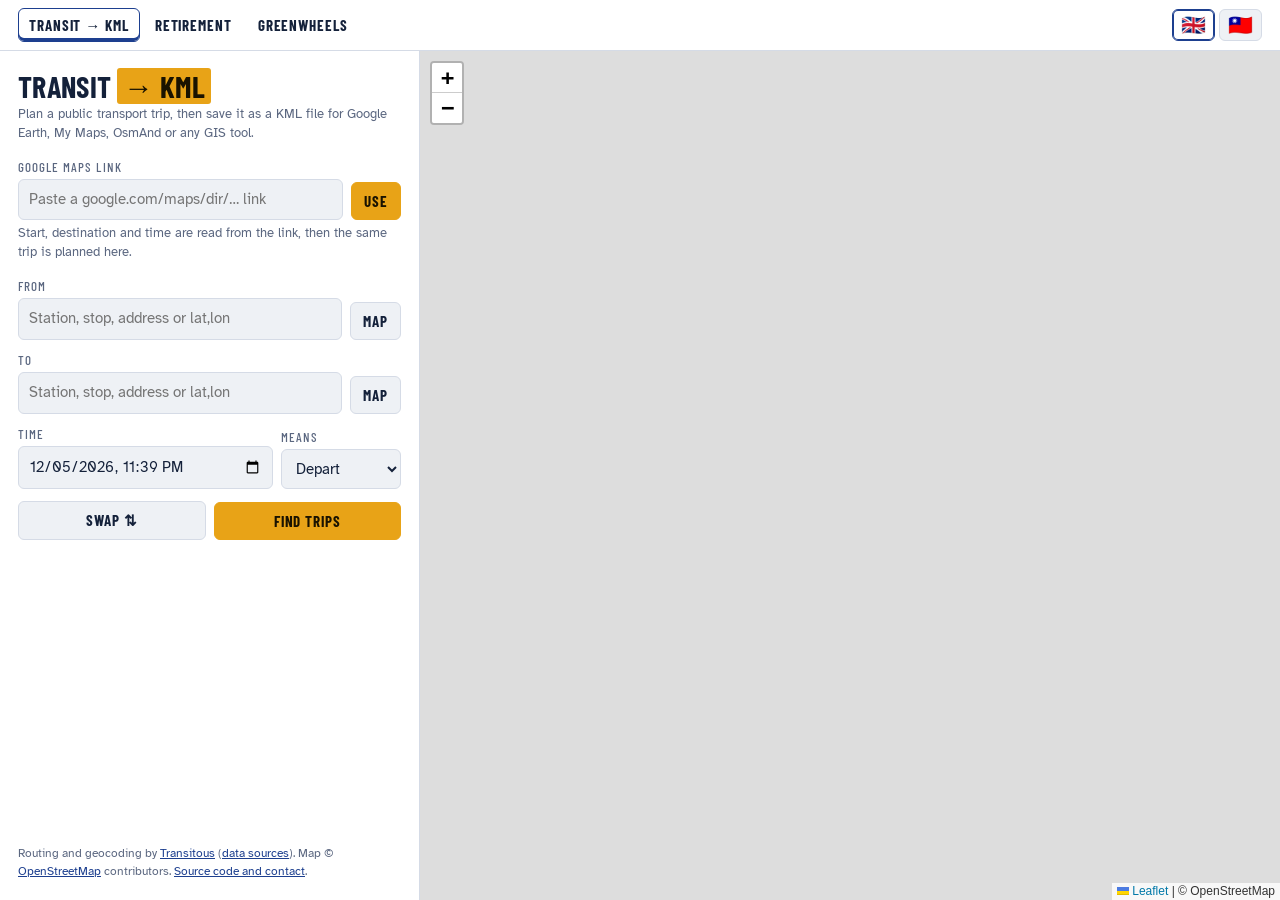
==== commit 601e956b: "Add Maps list to JSON page and Greenwheels tab list.html: bookmarklet reads a Google Maps list from " ====
--- a/index.html
+++ b/index.html
@@ -3,18 +3,19 @@
 <head>
 <meta charset="utf-8">
 <meta name="viewport" content="width=device-width, initial-scale=1, viewport-fit=cover">
-<meta http-equiv="Content-Security-Policy" content="default-src 'none'; script-src 'self'; style-src 'self'; font-src 'self'; img-src 'self' data: https://tile.openstreetmap.org; connect-src https://api.transitous.org; base-uri 'none'; form-action 'none'">
+<meta http-equiv="Content-Security-Policy" content="default-src 'none'; script-src 'self'; style-src 'self'; font-src 'self'; img-src 'self' data: https://tile.openstreetmap.org; connect-src https://api.transitous.org; frame-src https://ns.greenwheels.com; base-uri 'none'; form-action 'none'">
 <meta name="referrer" content="strict-origin-when-cross-origin">
 <title>Transit Route to KML</title>
 <meta name="description" data-i18n-content="desc" content="Plan a public transport trip, or paste a Google Maps directions link, and download the route as KML.">
 <link rel="stylesheet" href="vendor/leaflet-1.9.4/leaflet.css">
-<link rel="stylesheet" href="style.css?v=3">
+<link rel="stylesheet" href="style.css?v=4">
 </head>
 <body>
 <nav class="tabs">
   <div role="tablist" aria-label="Tools" data-i18n-aria-label="tabs.group">
     <button type="button" role="tab" data-tab="transit" aria-selected="true" data-i18n="tab.transit">Transit → KML</button>
     <button type="button" role="tab" data-tab="retire" aria-selected="false" data-i18n="tab.retire">Retirement</button>
+    <button type="button" role="tab" data-tab="gw" aria-selected="false" data-i18n="tab.gw">Greenwheels</button>
   </div>
   <div class="lang" role="group" aria-label="Language" data-i18n-aria-label="lang.group">
     <button type="button" data-lang="en" lang="en" aria-pressed="true" aria-label="English" title="English" data-i18n-aria-label="lang.en" data-i18n-title="lang.en">🇬🇧</button>
@@ -114,9 +115,13 @@
   </form>
   <div id="r-out" aria-live="polite"></div>
 </main>
+<section id="gw" aria-label="Greenwheels">
+  <div class="gw-bar"><span class="sub gw-note" data-i18n="gw.note">If the page stays blank, the site does not allow embedding: use “Open in new tab”.</span> <a id="gwOpen" href="https://ns.greenwheels.com/book/search/nl/index?location=" target="_blank" rel="noopener" data-i18n="gw.open">Open in new tab ↗</a></div>
+  <iframe id="gwFrame" title="Greenwheels" referrerpolicy="no-referrer" sandbox="allow-scripts allow-forms allow-same-origin allow-popups allow-popups-to-escape-sandbox"></iframe>
+</section>
 
 <script src="vendor/leaflet-1.9.4/leaflet.js"></script>
-<script src="app.js?v=3"></script>
-<script src="retire.js?v=3"></script>
+<script src="app.js?v=4"></script>
+<script src="retire.js?v=4"></script>
 </body>
 </html>
--- a/style.css
+++ b/style.css
@@ -91,6 +91,14 @@
 #retire{display:none;grid-column:1/-1;overflow-y:auto;padding:20px 18px;gap:20px;grid-template-columns:minmax(300px,440px) minmax(0,1fr);align-items:start}
 body.tab-retire aside,body.tab-retire #map{display:none}
 body.tab-retire #retire{display:grid}
+/* Greenwheels tab: a framed third-party page; it loads only when first opened. */
+#gw{display:none;grid-column:1/-1;flex-direction:column;min-height:0;background:var(--panel)}
+body.tab-gw aside,body.tab-gw #map{display:none}
+body.tab-gw #gw{display:flex}
+.gw-bar{display:flex;justify-content:space-between;align-items:center;gap:12px;padding:6px 18px;border-bottom:1px solid var(--line);font-size:13px}
+.gw-bar a{color:var(--ink);white-space:nowrap}
+.gw-note{margin:0}
+#gw iframe{flex:1;width:100%;border:0;min-height:0}
 #r-form fieldset{gap:10px}
 #r-form input{padding:7px 9px}
 #r-form label.lbl{text-transform:none;letter-spacing:.02em;font-size:14px}
@@ -139,6 +147,7 @@
 .rtable tr.ret td{background:var(--bg)}
 @media (max-width:760px){
   body.tab-retire{grid-template-rows:auto auto}
+  body.tab-gw{grid-template-rows:auto 85vh}
   #retire{grid-template-columns:1fr;overflow:visible;padding:16px}
   .tabs{padding:8px 16px}
 }
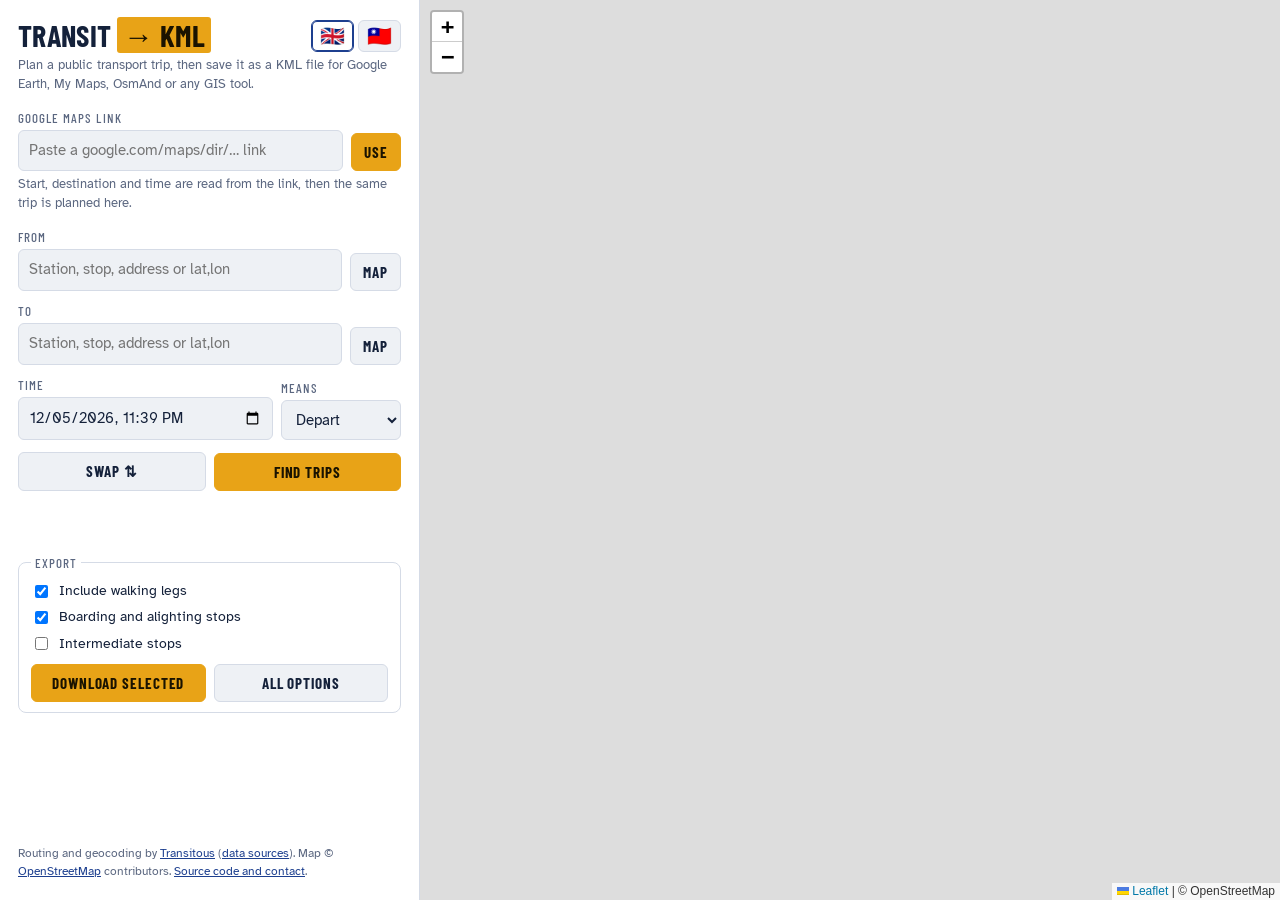
==== commit f82f9fb1: "Roll back Retirement and Greenwheels tabs; keep Maps list page Restores index.html, app.js, style.cs" ====
--- a/index.html
+++ b/index.html
@@ -3,29 +3,22 @@
 <head>
 <meta charset="utf-8">
 <meta name="viewport" content="width=device-width, initial-scale=1, viewport-fit=cover">
-<meta http-equiv="Content-Security-Policy" content="default-src 'none'; script-src 'self'; style-src 'self'; font-src 'self'; img-src 'self' data: https://tile.openstreetmap.org; connect-src https://api.transitous.org; frame-src https://ns.greenwheels.com; base-uri 'none'; form-action 'none'">
+<meta http-equiv="Content-Security-Policy" content="default-src 'none'; script-src 'self'; style-src 'self'; font-src 'self'; img-src 'self' data: https://tile.openstreetmap.org; connect-src https://api.transitous.org; base-uri 'none'; form-action 'none'">
 <meta name="referrer" content="strict-origin-when-cross-origin">
 <title>Transit Route to KML</title>
 <meta name="description" data-i18n-content="desc" content="Plan a public transport trip, or paste a Google Maps directions link, and download the route as KML.">
 <link rel="stylesheet" href="vendor/leaflet-1.9.4/leaflet.css">
-<link rel="stylesheet" href="style.css?v=4">
+<link rel="stylesheet" href="style.css?v=2">
 </head>
 <body>
-<nav class="tabs">
-  <div role="tablist" aria-label="Tools" data-i18n-aria-label="tabs.group">
-    <button type="button" role="tab" data-tab="transit" aria-selected="true" data-i18n="tab.transit">Transit → KML</button>
-    <button type="button" role="tab" data-tab="retire" aria-selected="false" data-i18n="tab.retire">Retirement</button>
-    <button type="button" role="tab" data-tab="gw" aria-selected="false" data-i18n="tab.gw">Greenwheels</button>
-  </div>
-  <div class="lang" role="group" aria-label="Language" data-i18n-aria-label="lang.group">
-    <button type="button" data-lang="en" lang="en" aria-pressed="true" aria-label="English" title="English" data-i18n-aria-label="lang.en" data-i18n-title="lang.en">🇬🇧</button>
-    <button type="button" data-lang="zh-TW" lang="zh-TW" aria-pressed="false" aria-label="繁體中文" title="繁體中文" data-i18n-aria-label="lang.zh-TW" data-i18n-title="lang.zh-TW">🇹🇼</button>
-  </div>
-</nav>
 <aside>
   <div>
     <div class="head">
       <h1><span data-i18n="h1">Transit</span> <span class="tag">→ KML</span></h1>
+      <div class="lang" role="group" aria-label="Language" data-i18n-aria-label="lang.group">
+        <button type="button" data-lang="en" lang="en" aria-pressed="true" aria-label="English" title="English" data-i18n-aria-label="lang.en" data-i18n-title="lang.en">🇬🇧</button>
+        <button type="button" data-lang="zh-TW" lang="zh-TW" aria-pressed="false" aria-label="繁體中文" title="繁體中文" data-i18n-aria-label="lang.zh-TW" data-i18n-title="lang.zh-TW">🇹🇼</button>
+      </div>
     </div>
     <p class="sub" data-i18n="sub">Plan a public transport trip, then save it as a KML file for Google Earth, My Maps, OsmAnd or any GIS tool.</p>
   </div>
@@ -82,46 +75,8 @@
   <footer><span data-i18n="foot.by">Routing and geocoding by</span> <a href="https://transitous.org" target="_blank" rel="noopener">Transitous</a> (<a href="https://transitous.org/sources/" target="_blank" rel="noopener" data-i18n="foot.sources">data sources</a>)<span data-i18n="dot">.</span> <span data-i18n="foot.map">Map ©</span> <a href="https://www.openstreetmap.org/copyright" target="_blank" rel="noopener">OpenStreetMap</a> <span data-i18n="foot.contrib">contributors</span><span data-i18n="dot">.</span> <a href="https://github.com/yeeeeeeeh/maps-transportation-to-kml" target="_blank" rel="noopener" data-i18n="foot.source">Source code and contact</a><span data-i18n="dot">.</span></footer>
 </aside>
 <div id="map"></div>
-<main id="retire">
-  <form id="r-form" class="stack" autocomplete="off">
-    <div>
-      <h1><span data-i18n="r.h1">Retirement</span> <span class="tag" data-i18n="r.tag">on dividends</span></h1>
-      <p class="sub" data-i18n="r.sub"></p>
-    </div>
-    <fieldset><legend data-i18n="r.you">You</legend>
-      <div class="grid3"><div><label class="lbl" for="r-age" data-i18n="r.age"></label><input id="r-age" type="number" inputmode="decimal" step="1"></div><div><label class="lbl" for="r-retire" data-i18n="r.retire"></label><input id="r-retire" type="number" inputmode="decimal" step="1"></div><div><label class="lbl" for="r-until" data-i18n="r.until"></label><input id="r-until" type="number" inputmode="decimal" step="1"></div></div>
-      <div class="grid2"><div><label class="lbl" for="r-salary" data-i18n="r.salary"></label><input id="r-salary" type="number" inputmode="decimal" step="100"></div><div><label class="lbl" for="r-raise" data-i18n="r.raise"></label><input id="r-raise" type="number" inputmode="decimal" step="0.1"></div><div><label class="lbl" for="r-invest" data-i18n="r.invest"></label><input id="r-invest" type="number" inputmode="decimal" step="0.5"></div><div><label class="lbl" for="r-start" data-i18n="r.start"></label><input id="r-start" type="number" inputmode="decimal" step="100"></div></div>
-    </fieldset>
-    <fieldset><legend data-i18n="r.goal">Retirement</legend>
-      <div class="grid2"><div><label class="lbl" for="r-cost" data-i18n="r.cost"></label><input id="r-cost" type="number" inputmode="decimal" step="50"></div><div><label class="lbl" for="r-infl" data-i18n="r.infl"></label><input id="r-infl" type="number" inputmode="decimal" step="0.1"></div></div>
-    </fieldset>
-    <fieldset><legend data-i18n="r.market">Investments</legend>
-      <div class="grid2"><div><label class="lbl" for="r-yield" data-i18n="r.yield"></label><input id="r-yield" type="number" inputmode="decimal" step="0.1"></div><div><label class="lbl" for="r-growth" data-i18n="r.growth"></label><input id="r-growth" type="number" inputmode="decimal" step="0.1"></div></div>
-    </fieldset>
-    <fieldset><legend data-i18n="r.box3">Box 3 tax</legend>
-      <label class="chk"><input type="checkbox" id="r-partner"> <span data-i18n="r.partner"></span></label>
-      <p class="lbl sec" data-i18n="r.old"></p>
-      <div class="grid3"><div><label class="lbl" for="r-oRate" data-i18n="r.oRate"></label><input id="r-oRate" type="number" inputmode="decimal" step="0.1"></div><div><label class="lbl" for="r-oDeemed" data-i18n="r.oDeemed"></label><input id="r-oDeemed" type="number" inputmode="decimal" step="0.01"></div><div><label class="lbl" for="r-oFree" data-i18n="r.oFree"></label><input id="r-oFree" type="number" inputmode="decimal" step="100"></div></div>
-      <p class="lbl sec" data-i18n="r.new"></p>
-      <div class="grid2"><div><label class="lbl" for="r-nRate" data-i18n="r.nRate"></label><input id="r-nRate" type="number" inputmode="decimal" step="0.1"></div><div><label class="lbl" for="r-nFree" data-i18n="r.nFree"></label><input id="r-nFree" type="number" inputmode="decimal" step="100"></div></div>
-      <p class="sub" data-i18n="r.box3Hint"></p>
-    </fieldset>
-    <fieldset><legend data-i18n="r.mort">Mortgage</legend>
-      <div><label class="lbl" for="r-mBal" data-i18n="r.mBal"></label><input id="r-mBal" type="number" inputmode="decimal" step="1000"></div>
-      <table class="mtable"><thead><tr><th data-i18n="r.mFrom"></th><th data-i18n="r.mTo"></th><th data-i18n="r.mRate"></th><th data-i18n="r.mPay"></th><th></th></tr></thead><tbody id="r-mRows"></tbody></table>
-      <div><button type="button" class="small" id="r-mAdd" data-i18n="r.mAdd">Add period</button></div>
-      <p class="sub" data-i18n="r.mHint"></p>
-    </fieldset>
-  </form>
-  <div id="r-out" aria-live="polite"></div>
-</main>
-<section id="gw" aria-label="Greenwheels">
-  <div class="gw-bar"><span class="sub gw-note" data-i18n="gw.note">If the page stays blank, the site does not allow embedding: use “Open in new tab”.</span> <a id="gwOpen" href="https://ns.greenwheels.com/book/search/nl/index?location=" target="_blank" rel="noopener" data-i18n="gw.open">Open in new tab ↗</a></div>
-  <iframe id="gwFrame" title="Greenwheels" referrerpolicy="no-referrer" sandbox="allow-scripts allow-forms allow-same-origin allow-popups allow-popups-to-escape-sandbox"></iframe>
-</section>
 
 <script src="vendor/leaflet-1.9.4/leaflet.js"></script>
-<script src="app.js?v=4"></script>
-<script src="retire.js?v=4"></script>
+<script src="app.js?v=2"></script>
 </body>
 </html>
--- a/style.css
+++ b/style.css
@@ -17,9 +17,8 @@
 :root[data-theme="dark"]{--bg:#0f1522; --panel:#172033; --fg:#e7ecf5; --muted:#9aa6bd; --line:#2a3550;
   --accent:#f2b63a; --accent-fg:#1a1300; --ink:#8fb0ff; --danger:#ff8a80; color-scheme:dark}
 *{box-sizing:border-box}
-[hidden]{display:none!important}
 html,body{height:100%;margin:0}
-body{background:var(--bg);color:var(--fg);font:15px/1.45 var(--f-body);display:grid;grid-template-columns:minmax(320px,420px) 1fr;grid-template-rows:auto minmax(0,1fr)}
+body{background:var(--bg);color:var(--fg);font:15px/1.45 var(--f-body);display:grid;grid-template-columns:minmax(320px,420px) 1fr}
 aside{background:var(--panel);border-right:1px solid var(--line);overflow-y:auto;padding:20px 18px;display:flex;flex-direction:column;gap:16px}
 aside>*{flex-shrink:0}
 h1{font:700 30px/1 var(--f-display);letter-spacing:.01em;margin:0;text-transform:uppercase}
@@ -75,79 +74,10 @@
 /* Mute the basemap tiles only, so the route line stands out. */
 .leaflet-tile-pane{filter:grayscale(1) contrast(.75) brightness(1.12)}
 @media (max-width:760px){
-  body{grid-template-columns:1fr;grid-template-rows:auto auto 55vh;height:auto}
+  body{grid-template-columns:1fr;grid-template-rows:auto 55vh;height:auto}
   aside{border-right:0;border-bottom:1px solid var(--line);overflow:visible}
   #map{height:55vh}
 }
 .stack{display:flex;flex-direction:column;gap:12px}
 .w120{flex:0 0 120px}
 .mt4{margin-top:4px}
-/* Tab bar above both tools; the language switcher sits on its right. */
-.tabs{grid-column:1/-1;display:flex;justify-content:space-between;align-items:center;gap:8px;padding:8px 18px;background:var(--panel);border-bottom:1px solid var(--line)}
-.tabs [role=tablist]{display:flex;gap:4px;min-width:0}
-.tabs [role=tab]{border-color:transparent;background:transparent;padding:7px 10px}
-.tabs [role=tab][aria-selected="true"]{border-color:var(--ink);box-shadow:inset 0 -3px 0 var(--ink)}
-/* Retirement tab: replaces the side panel and map. */
-#retire{display:none;grid-column:1/-1;overflow-y:auto;padding:20px 18px;gap:20px;grid-template-columns:minmax(300px,440px) minmax(0,1fr);align-items:start}
-body.tab-retire aside,body.tab-retire #map{display:none}
-body.tab-retire #retire{display:grid}
-/* Greenwheels tab: a framed third-party page; it loads only when first opened. */
-#gw{display:none;grid-column:1/-1;flex-direction:column;min-height:0;background:var(--panel)}
-body.tab-gw aside,body.tab-gw #map{display:none}
-body.tab-gw #gw{display:flex}
-.gw-bar{display:flex;justify-content:space-between;align-items:center;gap:12px;padding:6px 18px;border-bottom:1px solid var(--line);font-size:13px}
-.gw-bar a{color:var(--ink);white-space:nowrap}
-.gw-note{margin:0}
-#gw iframe{flex:1;width:100%;border:0;min-height:0}
-#r-form fieldset{gap:10px}
-#r-form input{padding:7px 9px}
-#r-form label.lbl{text-transform:none;letter-spacing:.02em;font-size:14px}
-.grid2,.grid3{display:grid;gap:8px 10px;align-items:end}
-.grid2{grid-template-columns:repeat(2,minmax(0,1fr))}
-.grid3{grid-template-columns:repeat(3,minmax(0,1fr))}
-p.lbl.sec{margin:6px 0 0;color:var(--fg)}
-.mtable{width:100%;border-collapse:collapse;table-layout:fixed}
-.mtable th{font:500 12px var(--f-display);letter-spacing:.05em;text-transform:uppercase;color:var(--muted);text-align:left;padding:0 3px 3px}
-.mtable th:last-child{width:34px}
-.mtable td{padding:2px 3px}
-.mtable input{padding:6px 6px;font-size:14px}
-#retire:focus{outline:none}
-.rsec{font:500 14px var(--f-display);letter-spacing:.08em;text-transform:uppercase;color:var(--muted);margin:0 0 6px}
-#r-out{display:flex;flex-direction:column;gap:16px;min-width:0}
-.rhead{margin:0;font-size:16px}
-.rcards{display:grid;grid-template-columns:repeat(auto-fit,minmax(240px,1fr));gap:12px}
-.rcard{background:var(--panel);border:1px solid var(--line);border-radius:8px;padding:12px 14px;border-top:4px solid var(--ink)}
-.rcard.new{border-top-color:var(--accent)}
-.rcard h3{font:700 18px var(--f-display);letter-spacing:.03em;text-transform:uppercase;margin:0 0 8px}
-.kv{display:flex;justify-content:space-between;gap:8px;padding:3px 0;border-bottom:1px solid var(--line)}
-.kv span{color:var(--muted)}
-.kv b{font:500 17px var(--f-mono);font-variant-numeric:tabular-nums}
-.kv.ok b,.rpct.ok{color:#047857}
-.kv.bad b,.rpct.bad,.rwarn{color:var(--danger)}
-.rpct{font-weight:700;margin:8px 0 4px}
-.rnotes{margin:0;padding-left:18px;font-size:13px;color:var(--muted)}
-#r-out svg{width:100%;height:auto;display:block;background:var(--panel);border:1px solid var(--line);border-radius:8px}
-.ch-grid{stroke:var(--line)}
-.ch-lbl{fill:var(--muted);font:12px var(--f-mono)}
-.ch-retire{stroke:var(--muted)}
-.ch-old{stroke:var(--ink)}
-.ch-new{stroke:var(--accent)}
-.ch-need-old{fill:var(--panel);stroke:var(--ink)}
-.ch-need-new{fill:var(--panel);stroke:var(--accent)}
-.legend{display:flex;flex-wrap:wrap;align-items:center;gap:4px 8px;font-size:13px;color:var(--muted);margin-top:6px}
-.sw{display:inline-block;width:16px;height:4px;border-radius:2px;margin-left:6px}
-.sw.old{background:var(--ink)}.sw.new{background:var(--accent)}
-.sw.need{width:10px;height:10px;border-radius:50%;border:2px solid var(--muted)}
-.sw.retire{height:0;border-top:2px dashed var(--muted)}
-details summary{cursor:pointer;font:500 14px var(--f-display);letter-spacing:.08em;text-transform:uppercase;color:var(--muted)}
-.tblwrap{overflow-x:auto;margin-top:8px;border:1px solid var(--line);border-radius:8px;background:var(--panel)}
-.rtable{border-collapse:collapse;font:12px var(--f-mono);font-variant-numeric:tabular-nums;white-space:nowrap}
-.rtable th{position:sticky;top:0;background:var(--panel);font:500 12px var(--f-display);letter-spacing:.04em;text-transform:uppercase;color:var(--muted)}
-.rtable th,.rtable td{padding:4px 8px;text-align:right;border-bottom:1px solid var(--line)}
-.rtable tr.ret td{background:var(--bg)}
-@media (max-width:760px){
-  body.tab-retire{grid-template-rows:auto auto}
-  body.tab-gw{grid-template-rows:auto 85vh}
-  #retire{grid-template-columns:1fr;overflow:visible;padding:16px}
-  .tabs{padding:8px 16px}
-}
